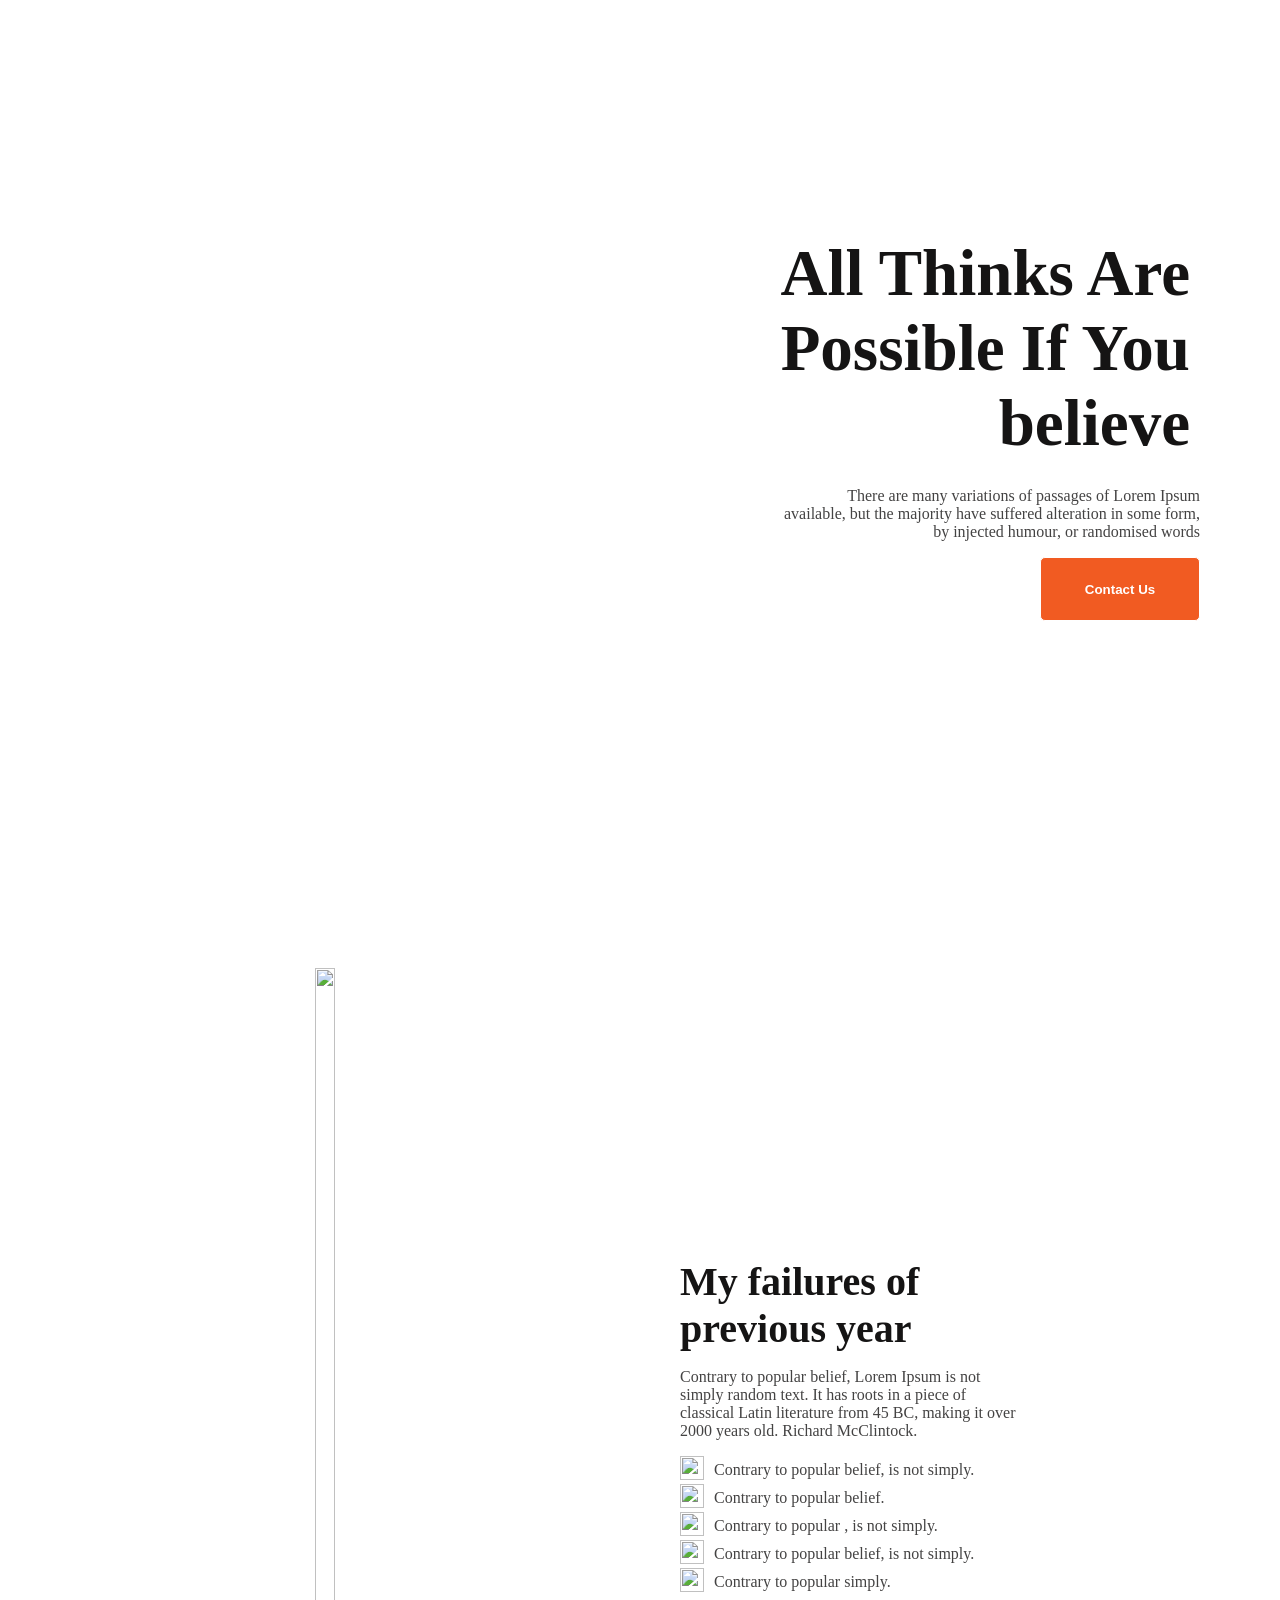
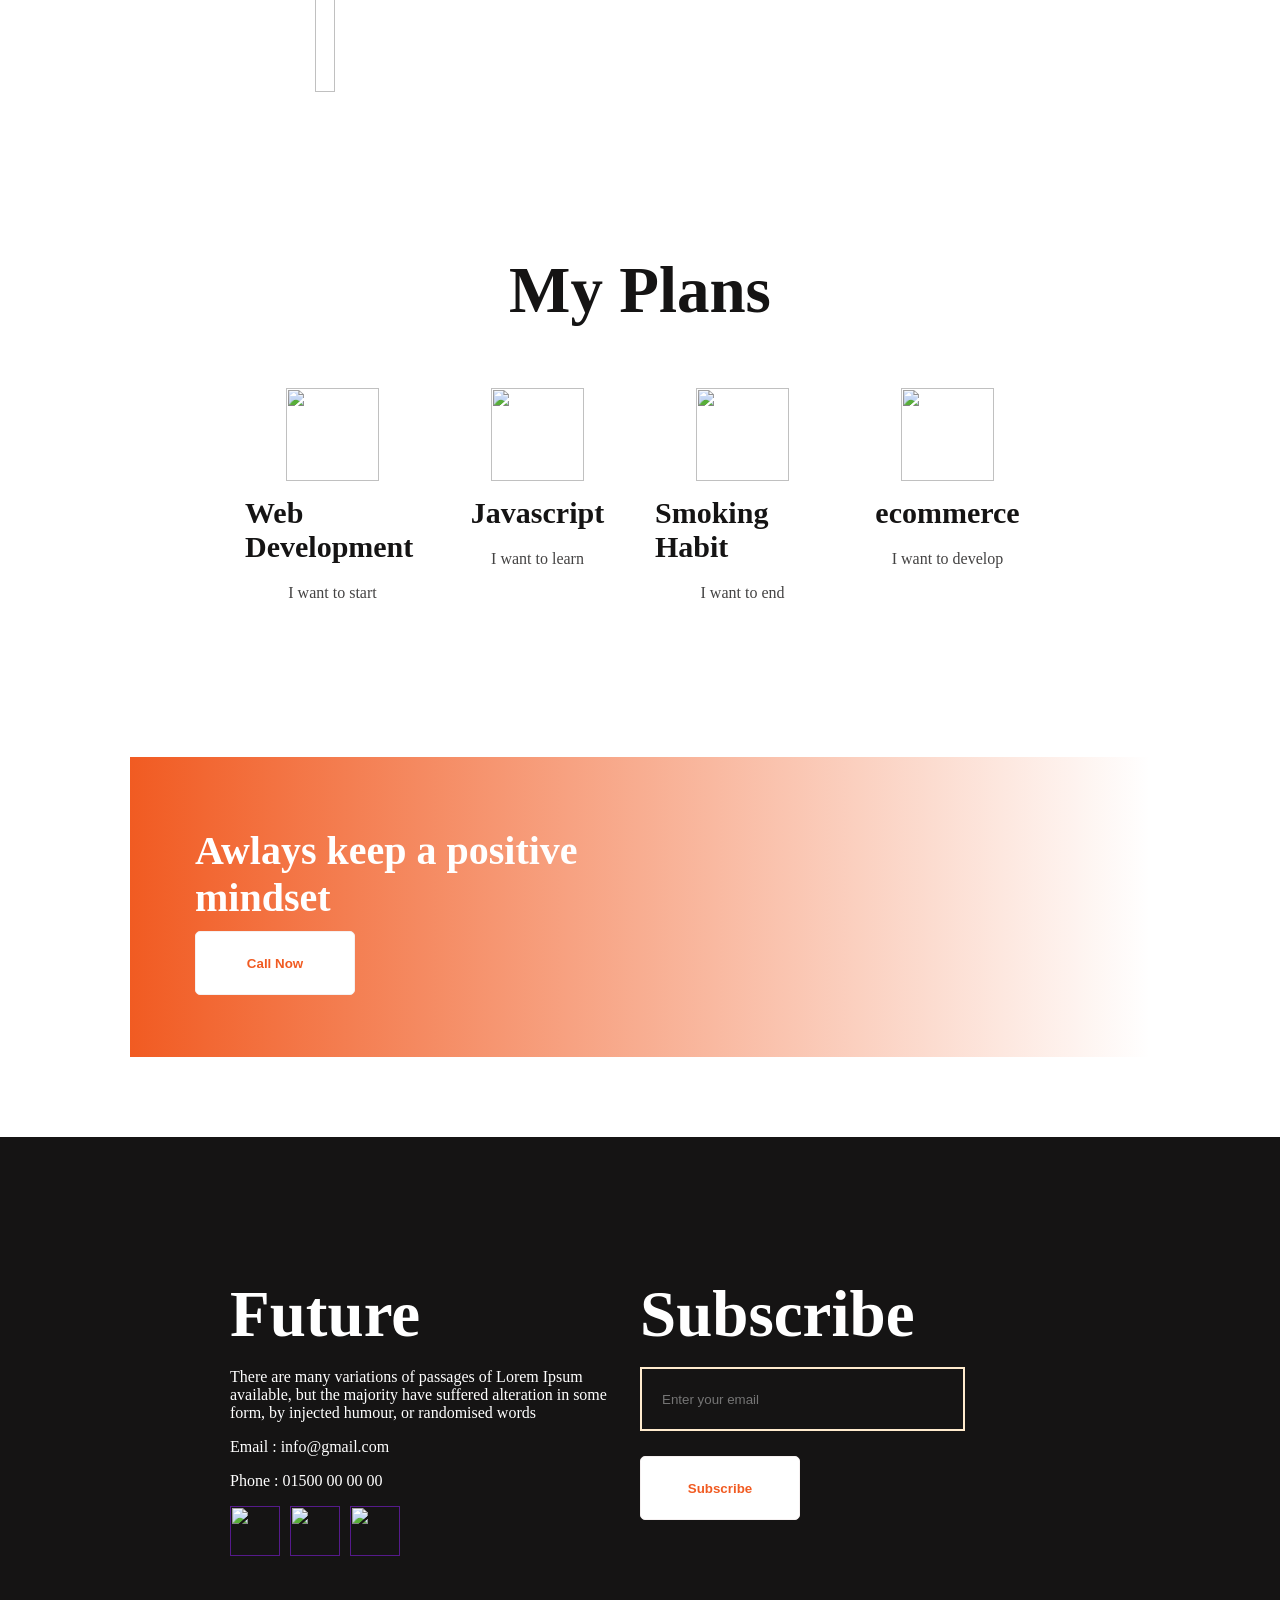
==== page2/index.html @ 6363f3f9 "add second landing page" ====
<!doctype html>
<html lang="en">
  <head>
    <meta charset="UTF-8" />
    <meta name="viewport" content="width=device-width, initial-scale=1.0" />
    <link rel="stylesheet" href="style.css" />
    <title>New Year New Me</title>
  </head>
  <body>
    <!-- Hero section -->
    <section id="hero">
      <div class="hero-section">
        <div class="text-contain">
          <h2>
            All Thinks Are<br />
            Possible If You<br />
            believe
          </h2>
          <p>
            There are many variations of passages of Lorem Ipsum<br />
            available, but the majority have suffered alteration in some
            form,<br />
            by injected humour, or randomised words
          </p>
          <div>
            <button class="primary-button">Contact Us</button>
          </div>
        </div>
      </div>
    </section>
    <!-- Content Section -->
    <section id="content">
      <div class="main-content">
        <div class="left-content">
          <img src="/asset/model-picture.png" alt="" />
        </div>
        <div class="right-content">
          <h3>
            My failures of<br />
            previous year
          </h3>
          <p>
            Contrary to popular belief, Lorem Ipsum is not<br />simply random
            text. It has roots in a piece of<br />classical Latin literature
            from 45 BC, making it over<br />2000 years old. Richard McClintock.
          </p>
          <ul>
            <li>
              <span
                ><img src="/asset/check 1.png" alt="" class="check-icon"
              /></span>
              <p>Contrary to popular belief, is not simply.</p>
            </li>
            <li>
              <span
                ><img src="/asset/check 1.png" alt="" class="check-icon"
              /></span>
              <p>Contrary to popular belief.</p>
            </li>
            <li>
              <span
                ><img src="/asset/check 1.png" alt="" class="check-icon"
              /></span>
              <p>Contrary to popular , is not simply.</p>
            </li>
            <li>
              <span
                ><img src="/asset/check 1.png" alt="" class="check-icon"
              /></span>
              <p>Contrary to popular belief, is not simply.</p>
            </li>
            <li>
              <span
                ><img src="/asset/check 1.png" alt="" class="check-icon"
              /></span>
              <p>Contrary to popular simply.</p>
            </li>
          </ul>
        </div>
      </div>
    </section>
    <!-- My Plan section -->
    <section id="my-plan">
      <div>
        <h2>My Plans</h2>
      </div>
      <div class="grid">
        <div class="item-center">
          <img src="/asset/web.png" alt="" />
          <h3>Web Development</h3>
          <p>I want to start</p>
        </div>
        <div class="item-center">
          <img src="/asset/js.png" alt="" />
          <h3>Javascript</h3>
          <p>I want to learn</p>
        </div>
        <div class="item-center">
          <img src="/asset/stop-smoking.png" alt="" />
          <h3>Smoking Habit</h3>
          <p>I want to end</p>
        </div>
        <div class="item-center">
          <img src="/asset/chart.png" alt="" />
          <h3>ecommerce</h3>
          <p>I want to develop</p>
        </div>
      </div>
    </section>
    <!-- Footer Banner -->
    <section id="Footer-Banner">
      <div class="background">
        <!-- <img src="/asset/hands-image.jpg" alt=""> -->
        <div class="Footer-Banner-group">
          <h3>
            Awlays keep a positive<br />
            mindset
          </h3>
          <button class="secondary-button">Call Now</button>
        </div>
      </div>
    </section>
    <footer>
      <div class="footer-container">
        <div class="">
          <h2>Future</h2>
          <p>
            There are many variations of passages of Lorem Ipsum<br />
            available, but the majority have suffered alteration in some<br />
            form, by injected humour, or randomised words
          </p>
          <p>Email : info@gmail.com</p>
          <p>Phone : 01500 00 00 00</p>

          <div class="icon-group">
            <a href=""><img src="/asset/facebook.png" alt="" class="social-icon" /></a>
            <a href=""><img src="/asset/twitter.png" alt="" class="social-icon" /></a>
            <a href=""><img src="/asset/youtube.png" alt="" class="social-icon" /></a>
          </div>
        </div>
        <div class="Subscribe-group">
          <h2>Subscribe</h2>
          <input placeholder="Enter your email" />
          <button class="secondary-button">Subscribe</button>
        </div>
      </div>
    </footer>
  </body>
</html>
---- page2/style.css ----
*{
    box-sizing: border-box;
}
body{
    margin: 0;
    padding: 0;
    font-family: 'Work sans' ;
}

/* Shared Style */

section{
    margin-bottom: 150px;
}
img{
    width: 100%;
    height: 100%;
    object-fit: cover;
}
h2{
    font-weight: bold;
    font-size: 65px;
    color: #151414;
    margin: 10px 0px;
    
}
h3{
    font-weight: bold;
    font-size: 40px;
    color: #151414;
    margin: 10px 0px;
}
p{
    color: #444343;
    
}
.primary-button{
    color: #FFFFFF;
    background-color: #F15B22;
    font-weight: 600;
    width: 160px;
    height: 64px;
    border-radius: 5px;
    border: 1px solid #FFFFFF;
    cursor: pointer;
}
.secondary-button{
    color: #F15B22;
    background-color: #FFFFFF;
    font-weight: 600;
    width: 160px;
    height: 64px;
    border-radius: 5px;
    border: 1px solid #f5f0f0;
    cursor: pointer;
}
ul{
    list-style: none;
    margin: 0px;
    padding: 0px;
}

.check-icon{
    width: 24px;
    height: 24px;
}

/* Hero Section */

.hero-section{
width: 100%;
height: 808px;
background-image: url("/asset/hero-image.jpg");
background-repeat: no-repeat;
background-size: cover;
background-position: left;
}
.text-contain{
    display: flex;
    flex-direction: column;
    float: right;
    text-align: right;
    padding: 10px;
    margin-top: 216px;
    /* margin-left: 845px; */
    margin-right: 150px;
}
.text-contain div{
    display: flex;
    justify-content: end;
}
.text-contain h2{
    margin: 10px;
}

/* Content Section */

.main-content{
    display: grid;
    grid-template-columns: 1fr 1fr;
    padding: 10px;
    gap: 87px;
    text-align: justify;
}
.left-content{
    display: flex;
    justify-self: center;
    align-items: center;
    width: auto;
    height: 724px;
    /* margin-left: 206px; */
}
.right-content{
    height: 400px;
    margin-top: 240px;
    margin-bottom: 85px;
    padding: 10px;
}
.right-content ul li{
   display: flex;
   align-items: center;
   gap: 10px;
}
.right-content ul li p {
    margin: 0px;
    padding: 0px;
}

/* My Plan section */
#my-plan h2{
    text-align: center;
}
#my-plan h3{
    font-weight: 700px;
    font-size: 30px;
}
#my-plan img{
    height: 93px;
    width: 93px;
}
.grid{
    display: grid;
    grid-template-columns: repeat(4,1fr);
    margin: 60px 230px;

}
.item-center{
    display: flex;
    flex-direction: column;
    justify-items: center;
    align-items: center;
}
.item-center h3{
    margin: 15px;
}
.item-center p{
    margin: 5px;
}

/* Footer Banner */
#Footer-Banner{
    margin: 130px 230px;
}
#Footer-Banner h3{
    color: #FFFFFF;
}
.background{
    position: relative;
    height: 300px;
    /* background: #c42684; */
    background-image: linear-gradient(to right,#F15B22, transparent),url("/asset/hands-image.jpg");
    background-repeat: no-repeat;
    background-size: cover ;
    background-position: center;
}

.Footer-Banner-group{
    position: absolute;
    /* margin: 60px; */
    top: 60px;
    left: 65px;
}

/* Footer */
footer{
    width: auto;
    height: 577px;
    background: #151414;
    padding: 130px 230px;
}
.footer-container{
    display: grid;
    grid-template-columns: 1fr 1fr;
}
footer h2{
    color: #FFFFFF;
}
footer p{
    color: #FFFFFF;
}
.icon-group{
    display: flex;
    gap: 10px;
}
.social-icon{
    height: 50px;
    width: 50px;
}
.Subscribe-group{
    display: flex;
    flex-direction: column;
    gap: 5px;
}
.Subscribe-group input{
    display: flex;
    height: 64px;
    width: 325px;
    padding: 20px;
    margin-bottom: 20px;
    background-color: #151414;
    color: #f5f0f0;
    border: 2px solid blanchedalmond;
}




/* Media Query */
@media screen and (min-width: 768px) and (max-width: 1280px) {
    /* Hero section */
.text-contain{
    display: flex;
    flex-direction: column;
    float: right;
    text-align: right;
    padding: 10px;
    margin-top: 216px;
    /* margin-left: 845px; */
    margin-right: 70px;
}
/* content */
.main-content{
    gap: 0px;
}
.right-content{
    /* justify-items: center; */
    align-items: center;
    height: 400px;
    margin-top: 240px;
    margin-bottom: 85px;
    padding: 40px;
}
#Footer-Banner{
    margin: 80px 130px;
}
}

/* For Mobile */
@media screen and (max-width: 768px) {
    section{
    margin-bottom: 25px;
}
h2{
    font-weight: bold;
    font-size: 22px;
    color: #151414;
    margin: 10px;
    
}
h3{
    font-weight: bold;
    font-size: 15px;
    color: #151414;
    margin: 10px;
}
p{
    font-size: 12px;
}
.primary-button{
    color: #FFFFFF;
    background-color: #F15B22;
    font-weight: 300;
    width: 100px;
    height: 44px;
    border-radius: 5px;
    border: 1px solid #FFFFFF;
    cursor: pointer;
}
.secondary-button{
    color: #F15B22;
    background-color: #FFFFFF;
    font-weight: 300;
    width: 100px;
    height: 44px;
    border-radius: 5px;
    border: 1px solid #f5f0f0;
    cursor: pointer;
}
/* hero section */
.hero-section{
width: 100%;
height: 408px;
background-image: url("/asset/hero-image.jpg");
background-repeat: no-repeat;
background-size: cover;
background-position: left;
}
.text-contain{
    display: flex;
    flex-direction: column;
    float: right;
    text-align: right;
    padding: 10px;
    margin-top: 98px;
    margin-right: 25px;
}

/* Content */
.main-content{
    display: flex;
    flex-direction: column;
    padding: 10px;
    gap: 17px;
    text-align: justify;
}
.left-content{
    display: flex;
    justify-items: center;
    align-items: center;
    margin-left: 0px;
    height: auto;
    width: auto;
}
.right-content{
    display: flex;
    flex-direction: column;
    justify-self: center;
    align-items: center;
    height: auto;
    margin-top: 40px;
    margin-bottom: 5px;
    padding: 10px;
}
/* My-Plan */
.grid{
    display: flex;
    flex-direction: column;
    margin: 5px 10px;
    gap: 20px;

}
/* footer banner */
#Footer-Banner{
    margin: 30px 0px;
}
.Footer-Banner-group{
    position: absolute;
    top: 30%;
    left: 30%;
}

/* footer */
footer{
    width: auto;
    height: 477px;
    background: #151414;
    padding: 30px 15px;
}
.footer-container{
    display: flex;
    flex-direction: column;
    gap: 30px;
}

}
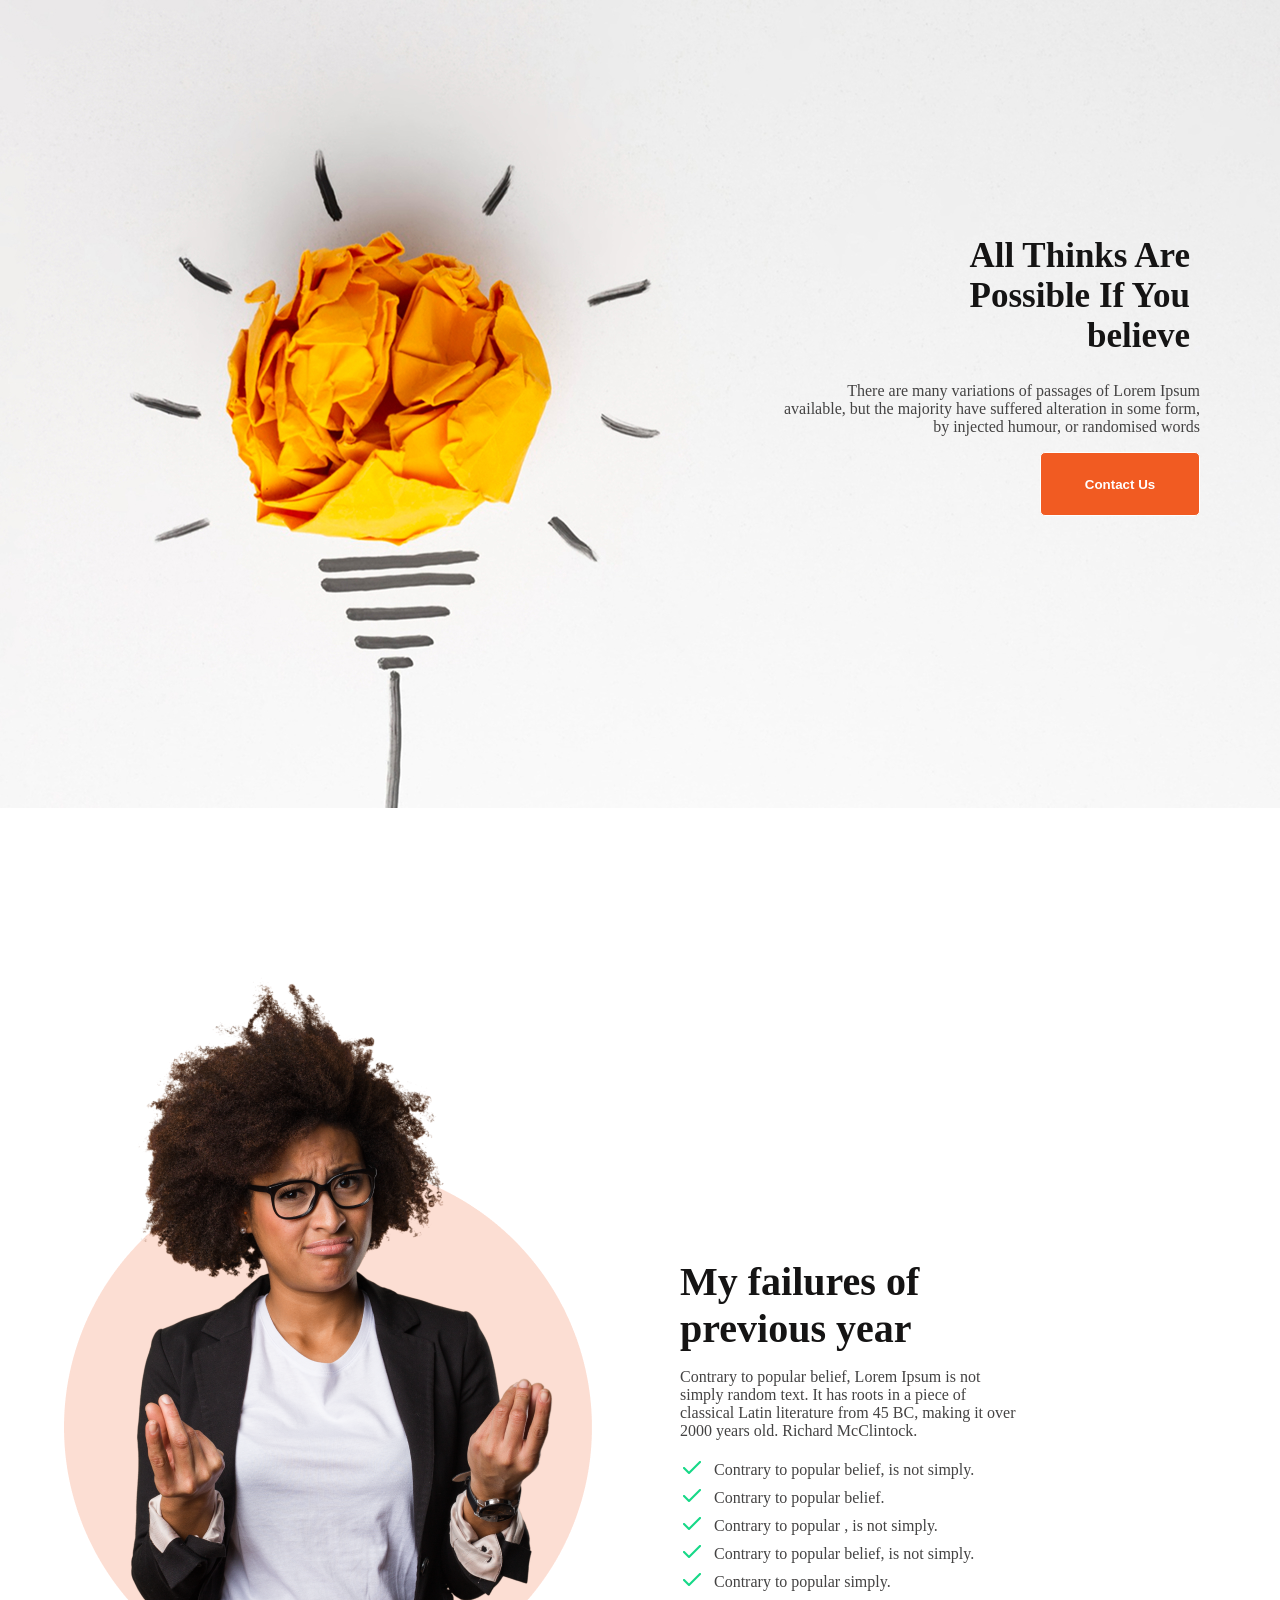
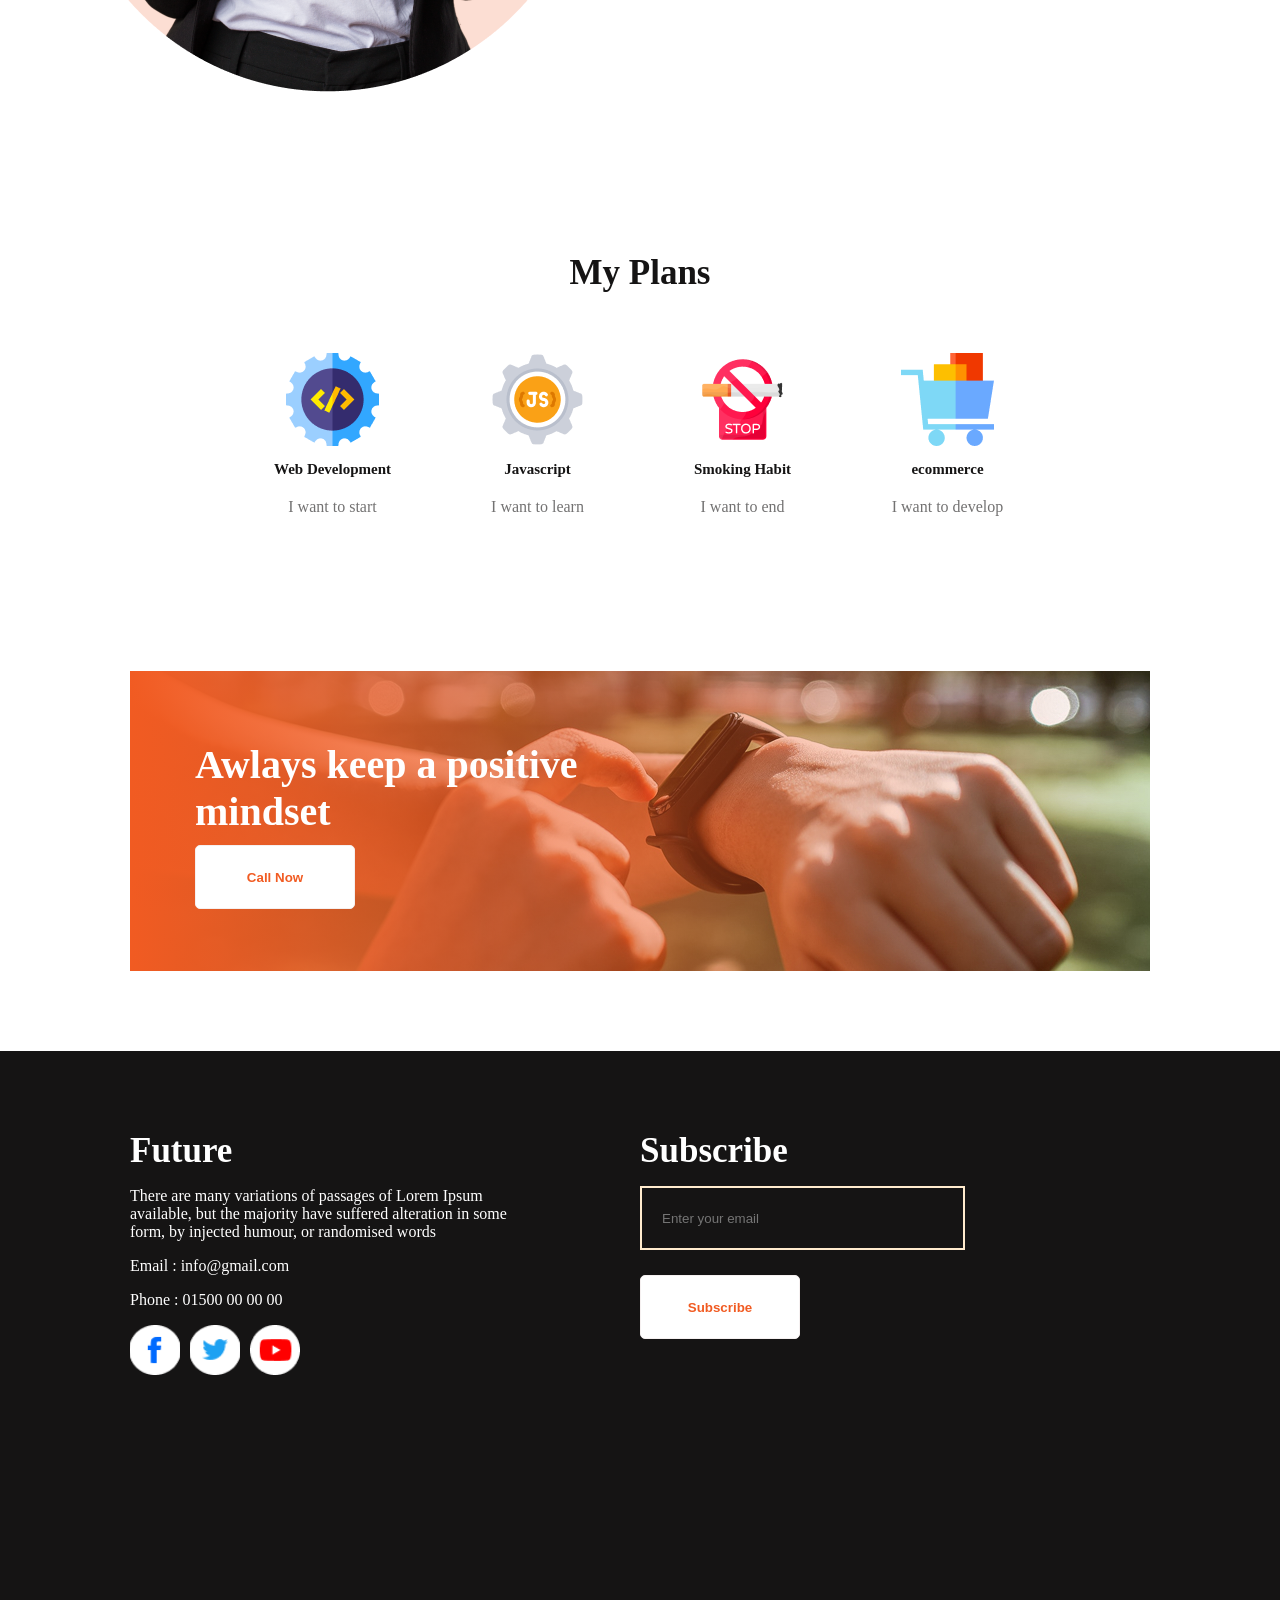
==== commit 1cc5103d: "fix: fixed img path mismatch problem" ====
--- a/page2/index.html
+++ b/page2/index.html
@@ -32,7 +32,7 @@
     <section id="content">
       <div class="main-content">
         <div class="left-content">
-          <img src="/asset/model-picture.png" alt="" />
+          <img src="./asset/model-picture.png" alt="" />
         </div>
         <div class="right-content">
           <h3>
@@ -47,31 +47,31 @@
           <ul>
             <li>
               <span
-                ><img src="/asset/check 1.png" alt="" class="check-icon"
+                ><img src="./asset/check 1.png" alt="" class="check-icon"
               /></span>
               <p>Contrary to popular belief, is not simply.</p>
             </li>
             <li>
               <span
-                ><img src="/asset/check 1.png" alt="" class="check-icon"
+                ><img src="./asset/check 1.png" alt="" class="check-icon"
               /></span>
               <p>Contrary to popular belief.</p>
             </li>
             <li>
               <span
-                ><img src="/asset/check 1.png" alt="" class="check-icon"
+                ><img src="./asset/check 1.png" alt="" class="check-icon"
               /></span>
               <p>Contrary to popular , is not simply.</p>
             </li>
             <li>
               <span
-                ><img src="/asset/check 1.png" alt="" class="check-icon"
+                ><img src="./asset/check 1.png" alt="" class="check-icon"
               /></span>
               <p>Contrary to popular belief, is not simply.</p>
             </li>
             <li>
               <span
-                ><img src="/asset/check 1.png" alt="" class="check-icon"
+                ><img src="./asset/check 1.png" alt="" class="check-icon"
               /></span>
               <p>Contrary to popular simply.</p>
             </li>
@@ -86,22 +86,22 @@
       </div>
       <div class="grid">
         <div class="item-center">
-          <img src="/asset/web.png" alt="" />
+          <img src="./asset/web.png" alt="" />
           <h3>Web Development</h3>
           <p>I want to start</p>
         </div>
         <div class="item-center">
-          <img src="/asset/js.png" alt="" />
+          <img src="./asset/js.png" alt="" />
           <h3>Javascript</h3>
           <p>I want to learn</p>
         </div>
         <div class="item-center">
-          <img src="/asset/stop-smoking.png" alt="" />
+          <img src="./asset/stop-smoking.png" alt="" />
           <h3>Smoking Habit</h3>
           <p>I want to end</p>
         </div>
         <div class="item-center">
-          <img src="/asset/chart.png" alt="" />
+          <img src="./asset/chart.png" alt="" />
           <h3>ecommerce</h3>
           <p>I want to develop</p>
         </div>
@@ -133,9 +133,9 @@
           <p>Phone : 01500 00 00 00</p>
 
           <div class="icon-group">
-            <a href=""><img src="/asset/facebook.png" alt="" class="social-icon" /></a>
-            <a href=""><img src="/asset/twitter.png" alt="" class="social-icon" /></a>
-            <a href=""><img src="/asset/youtube.png" alt="" class="social-icon" /></a>
+            <a href=""><img src="./asset/facebook.png" alt="" class="social-icon" /></a>
+            <a href=""><img src="./asset/twitter.png" alt="" class="social-icon" /></a>
+            <a href=""><img src="./asset/youtube.png" alt="" class="social-icon" /></a>
           </div>
         </div>
         <div class="Subscribe-group">
--- a/page2/style.css
+++ b/page2/style.css
@@ -70,7 +70,7 @@
 .hero-section{
 width: 100%;
 height: 808px;
-background-image: url("/asset/hero-image.jpg");
+background-image: url("./asset/hero-image.jpg");
 background-repeat: no-repeat;
 background-size: cover;
 background-position: left;
@@ -168,7 +168,7 @@
     position: relative;
     height: 300px;
     /* background: #c42684; */
-    background-image: linear-gradient(to right,#F15B22, transparent),url("/asset/hands-image.jpg");
+    background-image: linear-gradient(to right,#F15B22, transparent),url("./asset/hands-image.jpg");
     background-repeat: no-repeat;
     background-size: cover ;
     background-position: center;
@@ -253,6 +253,57 @@
 #Footer-Banner{
     margin: 80px 130px;
 }
+}
+
+/* Media Query */
+
+@media screen and (min-width: 768px) and (max-width: 1280px) {
+    h2{
+        font-size: 35px;
+    }
+    /* Hero section */
+.text-contain{
+    display: flex;
+    flex-direction: column;
+    float: right;
+    text-align: right;
+    padding: 10px;
+    margin-top: 216px;
+    /* margin-left: 845px; */
+    margin-right: 70px;
+}
+/* content */
+.main-content{
+    gap: 0px;
+}
+.right-content{
+    /* justify-items: center; */
+    align-items: center;
+    height: 400px;
+    margin-top: 240px;
+    margin-bottom: 85px;
+    padding: 40px;
+}
+/* My Plan */
+.item-center{
+    display: flex;
+    flex-direction: column;
+    justify-items: center;
+    align-items: center;
+}
+#my-plan h3{
+    font-size: 15px;
+
+}
+.item-center p{
+    color: #737272;
+}
+#Footer-Banner{
+    margin: 80px 130px;
+}
+}
+footer{
+    padding: 70px 130px;
 }
 
 /* For Mobile */
@@ -300,7 +351,7 @@
 .hero-section{
 width: 100%;
 height: 408px;
-background-image: url("/asset/hero-image.jpg");
+background-image: url("./asset/hero-image.jpg");
 background-repeat: no-repeat;
 background-size: cover;
 background-position: left;
